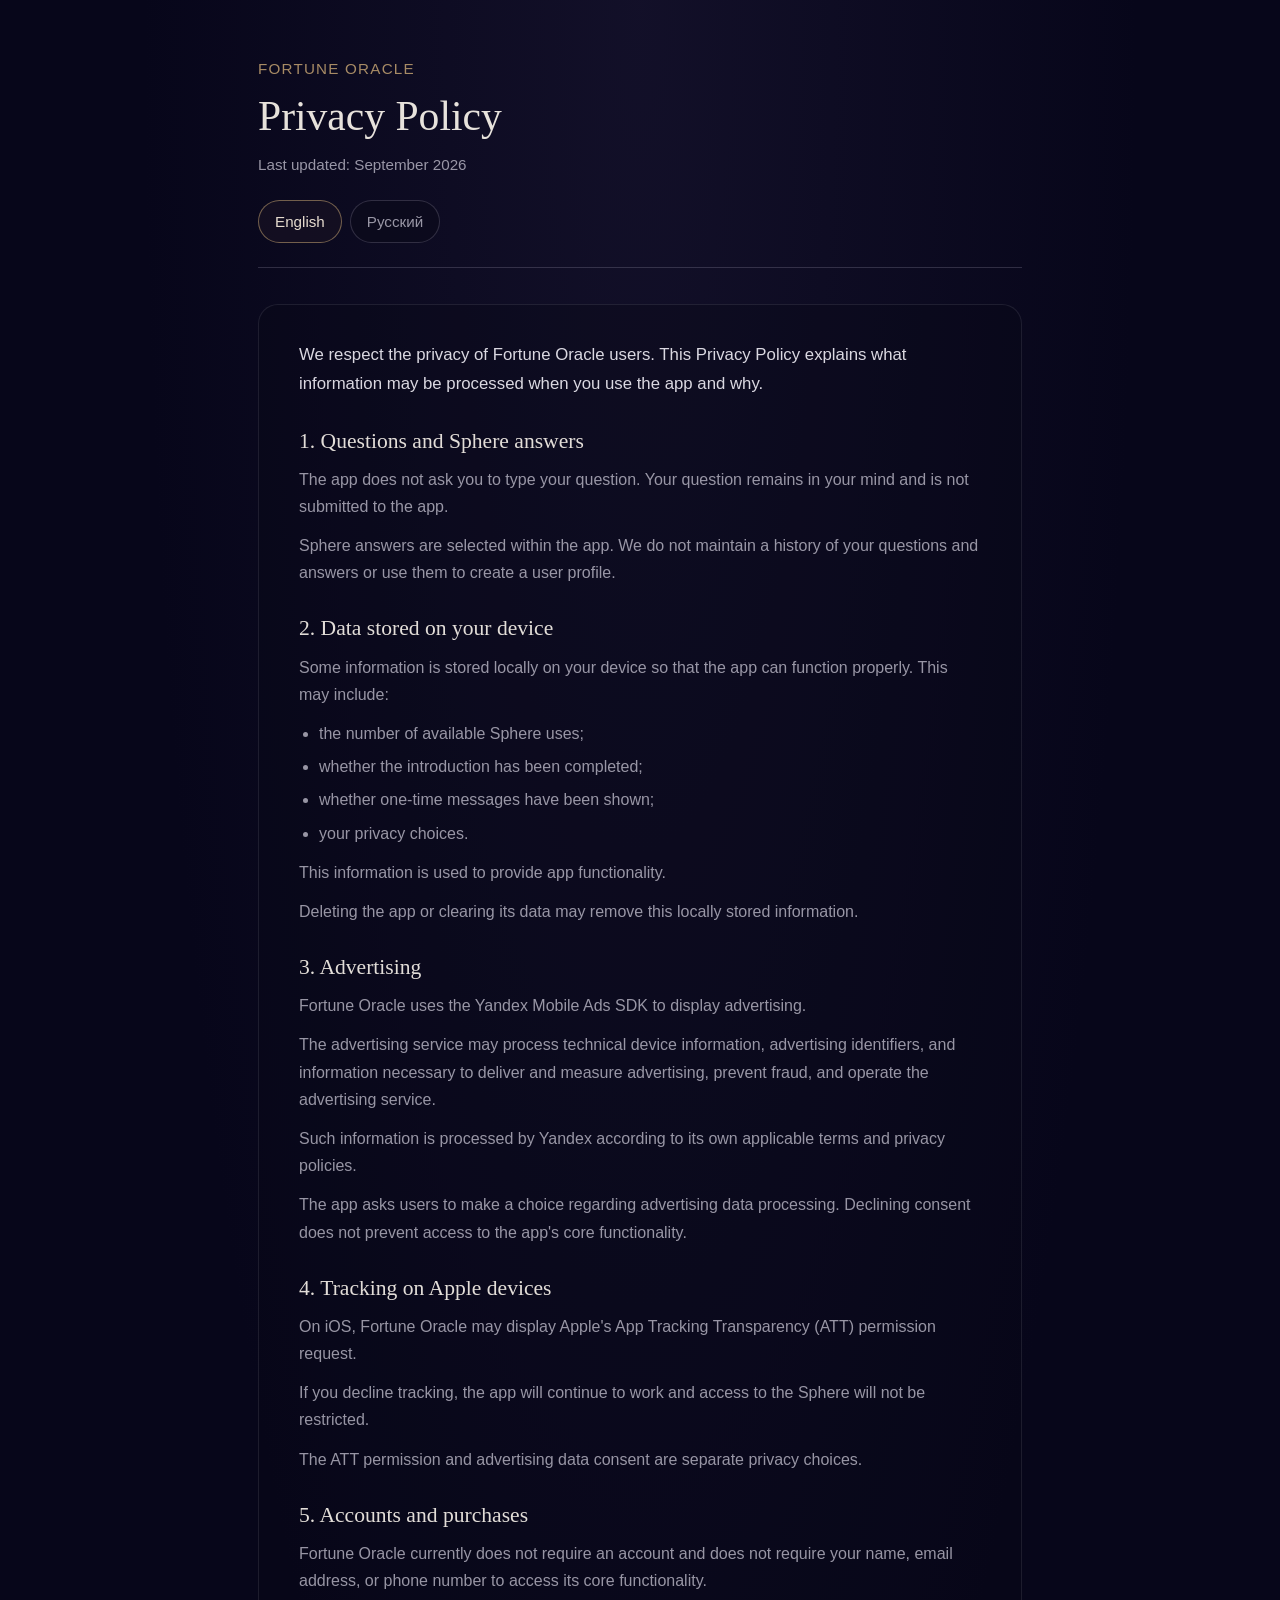
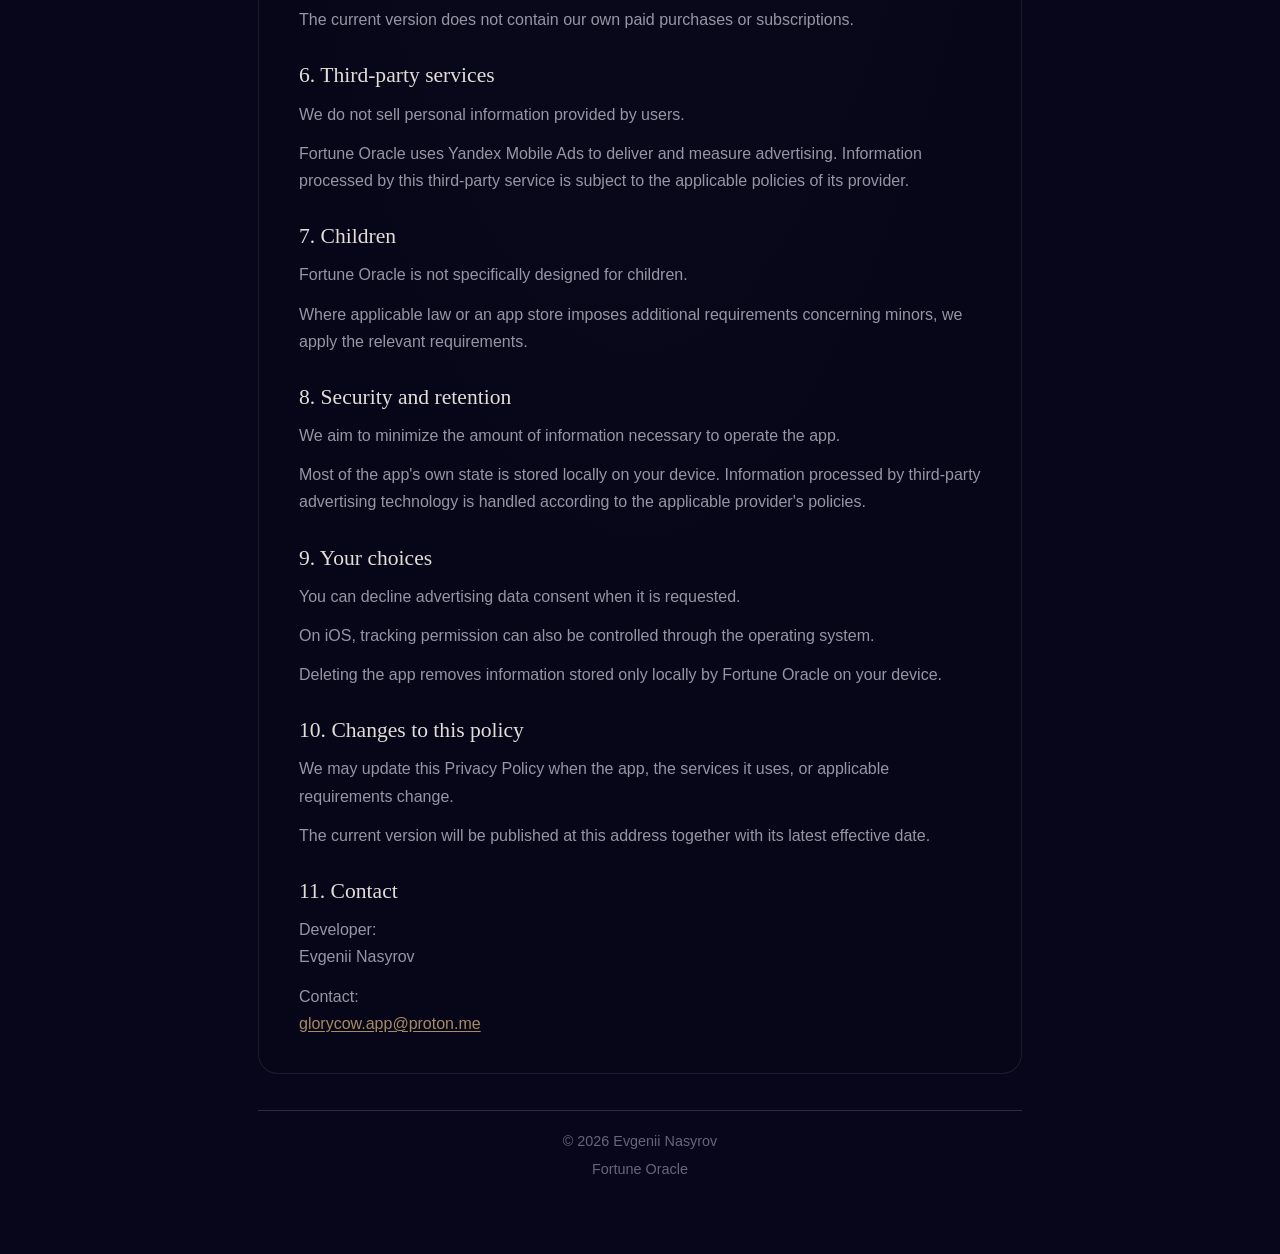
==== fortune-oracle/privacy/index.html @ 535d5eb0 "Add Fortune Oracle privacy policy" ====
<!DOCTYPE html>
<html lang="en">
  <head>
    <meta charset="UTF-8" />
    <meta name="viewport" content="width=device-width, initial-scale=1" />
    <meta
      name="description"
      content="Privacy Policy for the Fortune Oracle mobile application."
    />
    <title>Privacy Policy — Fortune Oracle</title>
    <link rel="stylesheet" href="./styles.css" />
  </head>
  <body>
    <div class="page">
      <header class="header">
        <p class="brand">Fortune Oracle</p>
        <h1 data-i18n="title">Privacy Policy</h1>
        <p class="updated" data-i18n="updated">Last updated: September 2026</p>

        <div class="lang-switch" role="group" aria-label="Language">
          <button
            type="button"
            class="lang-btn is-active"
            data-lang="en"
            aria-pressed="true"
          >
            English
          </button>
          <button
            type="button"
            class="lang-btn"
            data-lang="ru"
            aria-pressed="false"
          >
            Русский
          </button>
        </div>
      </header>

      <main class="content">
        <!-- English -->
        <article id="policy-en" class="policy is-visible" lang="en">
          <p class="lead">
            We respect the privacy of Fortune Oracle users. This Privacy Policy
            explains what information may be processed when you use the app and
            why.
          </p>

          <section>
            <h2>1. Questions and Sphere answers</h2>
            <p>
              The app does not ask you to type your question. Your question
              remains in your mind and is not submitted to the app.
            </p>
            <p>
              Sphere answers are selected within the app. We do not maintain a
              history of your questions and answers or use them to create a user
              profile.
            </p>
          </section>

          <section>
            <h2>2. Data stored on your device</h2>
            <p>
              Some information is stored locally on your device so that the app
              can function properly. This may include:
            </p>
            <ul>
              <li>the number of available Sphere uses;</li>
              <li>whether the introduction has been completed;</li>
              <li>whether one-time messages have been shown;</li>
              <li>your privacy choices.</li>
            </ul>
            <p>This information is used to provide app functionality.</p>
            <p>
              Deleting the app or clearing its data may remove this locally
              stored information.
            </p>
          </section>

          <section>
            <h2>3. Advertising</h2>
            <p>
              Fortune Oracle uses the Yandex Mobile Ads SDK to display
              advertising.
            </p>
            <p>
              The advertising service may process technical device information,
              advertising identifiers, and information necessary to deliver and
              measure advertising, prevent fraud, and operate the advertising
              service.
            </p>
            <p>
              Such information is processed by Yandex according to its own
              applicable terms and privacy policies.
            </p>
            <p>
              The app asks users to make a choice regarding advertising data
              processing. Declining consent does not prevent access to the app's
              core functionality.
            </p>
          </section>

          <section>
            <h2>4. Tracking on Apple devices</h2>
            <p>
              On iOS, Fortune Oracle may display Apple's App Tracking
              Transparency (ATT) permission request.
            </p>
            <p>
              If you decline tracking, the app will continue to work and access
              to the Sphere will not be restricted.
            </p>
            <p>
              The ATT permission and advertising data consent are separate
              privacy choices.
            </p>
          </section>

          <section>
            <h2>5. Accounts and purchases</h2>
            <p>
              Fortune Oracle currently does not require an account and does not
              require your name, email address, or phone number to access its
              core functionality.
            </p>
            <p>
              The current version does not contain our own paid purchases or
              subscriptions.
            </p>
          </section>

          <section>
            <h2>6. Third-party services</h2>
            <p>We do not sell personal information provided by users.</p>
            <p>
              Fortune Oracle uses Yandex Mobile Ads to deliver and measure
              advertising. Information processed by this third-party service is
              subject to the applicable policies of its provider.
            </p>
          </section>

          <section>
            <h2>7. Children</h2>
            <p>Fortune Oracle is not specifically designed for children.</p>
            <p>
              Where applicable law or an app store imposes additional
              requirements concerning minors, we apply the relevant
              requirements.
            </p>
          </section>

          <section>
            <h2>8. Security and retention</h2>
            <p>
              We aim to minimize the amount of information necessary to operate
              the app.
            </p>
            <p>
              Most of the app's own state is stored locally on your device.
              Information processed by third-party advertising technology is
              handled according to the applicable provider's policies.
            </p>
          </section>

          <section>
            <h2>9. Your choices</h2>
            <p>
              You can decline advertising data consent when it is requested.
            </p>
            <p>
              On iOS, tracking permission can also be controlled through the
              operating system.
            </p>
            <p>
              Deleting the app removes information stored only locally by
              Fortune Oracle on your device.
            </p>
          </section>

          <section>
            <h2>10. Changes to this policy</h2>
            <p>
              We may update this Privacy Policy when the app, the services it
              uses, or applicable requirements change.
            </p>
            <p>
              The current version will be published at this address together
              with its latest effective date.
            </p>
          </section>

          <section>
            <h2>11. Contact</h2>
            <p>
              Developer:<br />
              Evgenii Nasyrov
            </p>
            <p>
              Contact:<br />
              <a href="mailto:glorycow.app@proton.me">glorycow.app@proton.me</a>
            </p>
          </section>
        </article>

        <!-- Russian -->
        <article id="policy-ru" class="policy" lang="ru" hidden>
          <p class="lead">
            Мы уважаем конфиденциальность пользователей Fortune Oracle. В этой
            политике описано, какие данные могут обрабатываться при
            использовании приложения и для чего они используются.
          </p>

          <section>
            <h2>1. Вопросы и ответы Сферы</h2>
            <p>
              Приложение не просит пользователя вводить свой вопрос текстом.
              Вопрос формулируется мысленно и не передаётся приложению.
            </p>
            <p>
              Ответ Сферы выбирается внутри приложения. Мы не сохраняем историю
              вопросов и ответов и не создаём на её основе профиль пользователя.
            </p>
          </section>

          <section>
            <h2>2. Данные, хранящиеся на устройстве</h2>
            <p>
              Для работы приложения некоторые данные сохраняются локально на
              устройстве. Например:
            </p>
            <ul>
              <li>количество доступных обращений к Сфере;</li>
              <li>факт прохождения вступления;</li>
              <li>показанные одноразовые сообщения;</li>
              <li>выбранные настройки конфиденциальности.</li>
            </ul>
            <p>Эти данные используются для работы функций приложения.</p>
            <p>
              Удаление приложения или очистка его данных может удалить эту
              локально сохранённую информацию.
            </p>
          </section>

          <section>
            <h2>3. Реклама</h2>
            <p>
              Fortune Oracle использует Yandex Mobile Ads SDK для показа
              рекламы.
            </p>
            <p>
              Рекламный сервис может обрабатывать техническую информацию об
              устройстве, рекламные идентификаторы и информацию, необходимую для
              показа рекламы, измерения её эффективности, предотвращения
              мошенничества и работы рекламной системы.
            </p>
            <p>
              Такая информация обрабатывается Yandex в соответствии с его
              собственными применимыми условиями и политиками
              конфиденциальности.
            </p>
            <p>
              Приложение запрашивает у пользователя выбор относительно
              обработки данных для рекламы. Отказ от согласия не ограничивает
              доступ к основным функциям приложения.
            </p>
          </section>

          <section>
            <h2>4. Отслеживание на устройствах Apple</h2>
            <p>
              На iOS Fortune Oracle может показывать системный запрос Apple App
              Tracking Transparency (ATT).
            </p>
            <p>
              Если пользователь не разрешает отслеживание, приложение продолжает
              работать, а доступ к Сфере не ограничивается.
            </p>
            <p>
              Разрешение ATT и согласие на обработку данных для рекламы являются
              отдельными настройками конфиденциальности.
            </p>
          </section>

          <section>
            <h2>5. Аккаунты и покупки</h2>
            <p>
              Fortune Oracle в текущей версии не требует создания аккаунта и не
              требует имя, адрес электронной почты или номер телефона для
              использования основных функций.
            </p>
            <p>
              В текущей версии приложения нет собственных платных покупок или
              подписки.
            </p>
          </section>

          <section>
            <h2>6. Сторонние сервисы</h2>
            <p>Мы не продаём персональные данные, предоставленные пользователями.</p>
            <p>
              Fortune Oracle использует Yandex Mobile Ads для показа и измерения
              рекламы. Информация, обрабатываемая этим сторонним сервисом,
              регулируется применимыми политиками его поставщика.
            </p>
          </section>

          <section>
            <h2>7. Дети</h2>
            <p>Fortune Oracle не предназначено специально для детей.</p>
            <p>
              Если применимое законодательство или требования магазина
              приложений предусматривают дополнительные правила в отношении
              несовершеннолетних, мы соблюдаем соответствующие требования.
            </p>
          </section>

          <section>
            <h2>8. Безопасность и хранение</h2>
            <p>
              Мы стремимся минимизировать объём информации, необходимой для
              работы приложения.
            </p>
            <p>
              Большая часть состояния самого приложения хранится локально на
              устройстве. Информация, которая может обрабатываться сторонней
              рекламной технологией, обрабатывается в соответствии с правилами
              соответствующего поставщика.
            </p>
          </section>

          <section>
            <h2>9. Ваш выбор</h2>
            <p>
              Пользователь может отказаться от рекламного согласия при его
              запросе.
            </p>
            <p>
              На iOS разрешением на отслеживание также можно управлять средствами
              операционной системы.
            </p>
            <p>
              Удаление приложения удаляет информацию, которая хранится Fortune
              Oracle только локально на устройстве.
            </p>
          </section>

          <section>
            <h2>10. Изменения политики</h2>
            <p>
              Мы можем обновлять эту Политику конфиденциальности при изменении
              приложения, используемых сервисов или применимых требований.
            </p>
            <p>
              Актуальная версия будет опубликована по этому адресу вместе с
              датой последнего обновления.
            </p>
          </section>

          <section>
            <h2>11. Контакты</h2>
            <p>
              Разработчик:<br />
              Evgenii Nasyrov
            </p>
            <p>
              Контакт:<br />
              <a href="mailto:glorycow.app@proton.me">glorycow.app@proton.me</a>
            </p>
          </section>
        </article>
      </main>

      <footer class="footer">
        <p>© 2026 Evgenii Nasyrov</p>
        <p>Fortune Oracle</p>
      </footer>
    </div>

    <script src="./script.js"></script>
  </body>
</html>
---- fortune-oracle/privacy/styles.css ----
:root {
  color-scheme: dark;
  --bg: #07061a;
  --bg-soft: #0c0b1f;
  --text: rgba(241, 238, 246, 0.9);
  --text-muted: rgba(220, 216, 230, 0.68);
  --accent: rgba(211, 176, 120, 0.78);
  --border: rgba(180, 176, 198, 0.22);
  --focus: rgba(211, 176, 120, 0.9);
  --max: 820px;
}

*,
*::before,
*::after {
  box-sizing: border-box;
}

html {
  background: var(--bg);
}

body {
  margin: 0;
  min-height: 100vh;
  background:
    radial-gradient(ellipse at top, rgba(40, 34, 68, 0.35), transparent 55%),
    var(--bg);
  color: var(--text);
  font-family:
    -apple-system,
    BlinkMacSystemFont,
    "Segoe UI",
    Roboto,
    Helvetica,
    Arial,
    sans-serif,
    "Apple Color Emoji",
    "Segoe UI Emoji";
  font-size: 16px;
  line-height: 1.7;
  -webkit-font-smoothing: antialiased;
  text-rendering: optimizeLegibility;
}

.page {
  width: 100%;
  max-width: var(--max);
  margin: 0 auto;
  padding: 40px 20px 56px;
}

.header {
  margin-bottom: 36px;
  padding-bottom: 24px;
  border-bottom: 1px solid var(--border);
}

.brand {
  margin: 0 0 10px;
  font-size: 0.95rem;
  letter-spacing: 0.08em;
  text-transform: uppercase;
  color: var(--accent);
}

.header h1 {
  margin: 0 0 10px;
  font-family:
    "Iowan Old Style",
    "Palatino Linotype",
    Palatino,
    "Book Antiqua",
    Georgia,
    serif;
  font-weight: 500;
  font-size: clamp(2rem, 5vw, 2.6rem);
  line-height: 1.2;
  color: rgba(245, 240, 232, 0.94);
}

.updated {
  margin: 0 0 22px;
  color: var(--text-muted);
  font-size: 0.95rem;
}

.lang-switch {
  display: inline-flex;
  gap: 8px;
  flex-wrap: wrap;
}

.lang-btn {
  appearance: none;
  border: 1px solid var(--border);
  background: rgba(12, 11, 28, 0.7);
  color: var(--text-muted);
  border-radius: 999px;
  min-height: 40px;
  padding: 8px 16px;
  font: inherit;
  font-size: 0.95rem;
  cursor: pointer;
  transition:
    color 0.15s ease,
    border-color 0.15s ease,
    background 0.15s ease;
}

.lang-btn:hover {
  color: var(--text);
  border-color: rgba(211, 176, 120, 0.35);
}

.lang-btn.is-active {
  color: rgba(241, 231, 216, 0.95);
  border-color: rgba(211, 176, 120, 0.5);
  background: rgba(20, 16, 34, 0.9);
}

.lang-btn:focus-visible,
a:focus-visible {
  outline: 2px solid var(--focus);
  outline-offset: 3px;
}

.content {
  background: rgba(10, 9, 24, 0.35);
  border: 1px solid rgba(180, 176, 198, 0.12);
  border-radius: 20px;
  padding: 28px 24px;
}

.policy[hidden] {
  display: none !important;
}

.lead {
  margin-top: 0;
  margin-bottom: 28px;
  color: var(--text);
  font-size: 1.05rem;
}

section {
  margin: 0 0 28px;
}

section:last-child {
  margin-bottom: 0;
}

h2 {
  margin: 0 0 10px;
  font-family:
    "Iowan Old Style",
    "Palatino Linotype",
    Palatino,
    "Book Antiqua",
    Georgia,
    serif;
  font-weight: 500;
  font-size: 1.35rem;
  line-height: 1.35;
  color: rgba(245, 240, 232, 0.92);
}

p {
  margin: 0 0 12px;
  color: var(--text-muted);
}

p:last-child {
  margin-bottom: 0;
}

ul {
  margin: 0 0 12px;
  padding-left: 1.25rem;
  color: var(--text-muted);
}

li {
  margin-bottom: 6px;
}

li:last-child {
  margin-bottom: 0;
}

a {
  color: var(--accent);
  text-decoration: underline;
  text-underline-offset: 2px;
  word-break: break-word;
}

a:hover {
  color: rgba(230, 200, 150, 0.95);
}

.footer {
  margin-top: 36px;
  padding-top: 18px;
  border-top: 1px solid var(--border);
  color: rgba(200, 196, 214, 0.5);
  font-size: 0.9rem;
  text-align: center;
}

.footer p {
  margin: 0 0 4px;
  color: inherit;
}

.footer p:last-child {
  margin-bottom: 0;
}

@media (min-width: 720px) {
  .page {
    padding: 56px 28px 72px;
  }

  .content {
    padding: 36px 40px;
  }
}
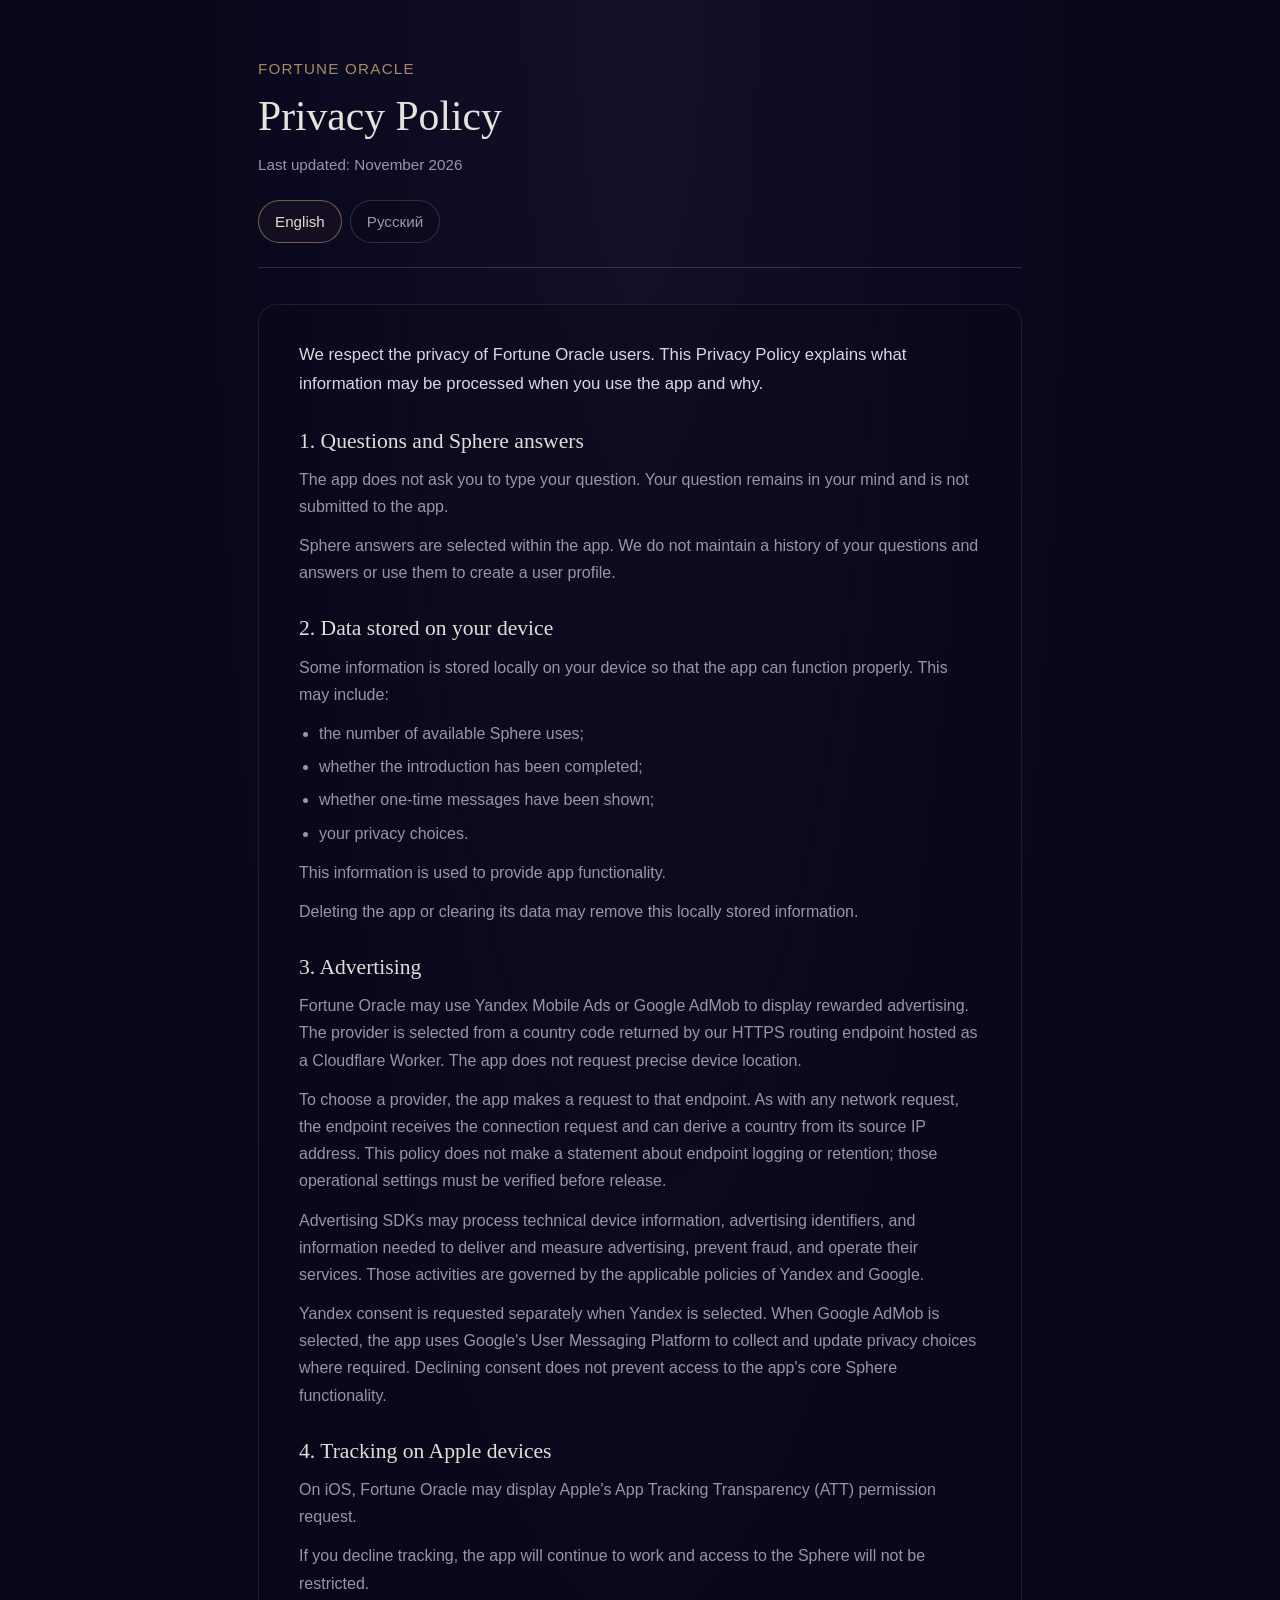
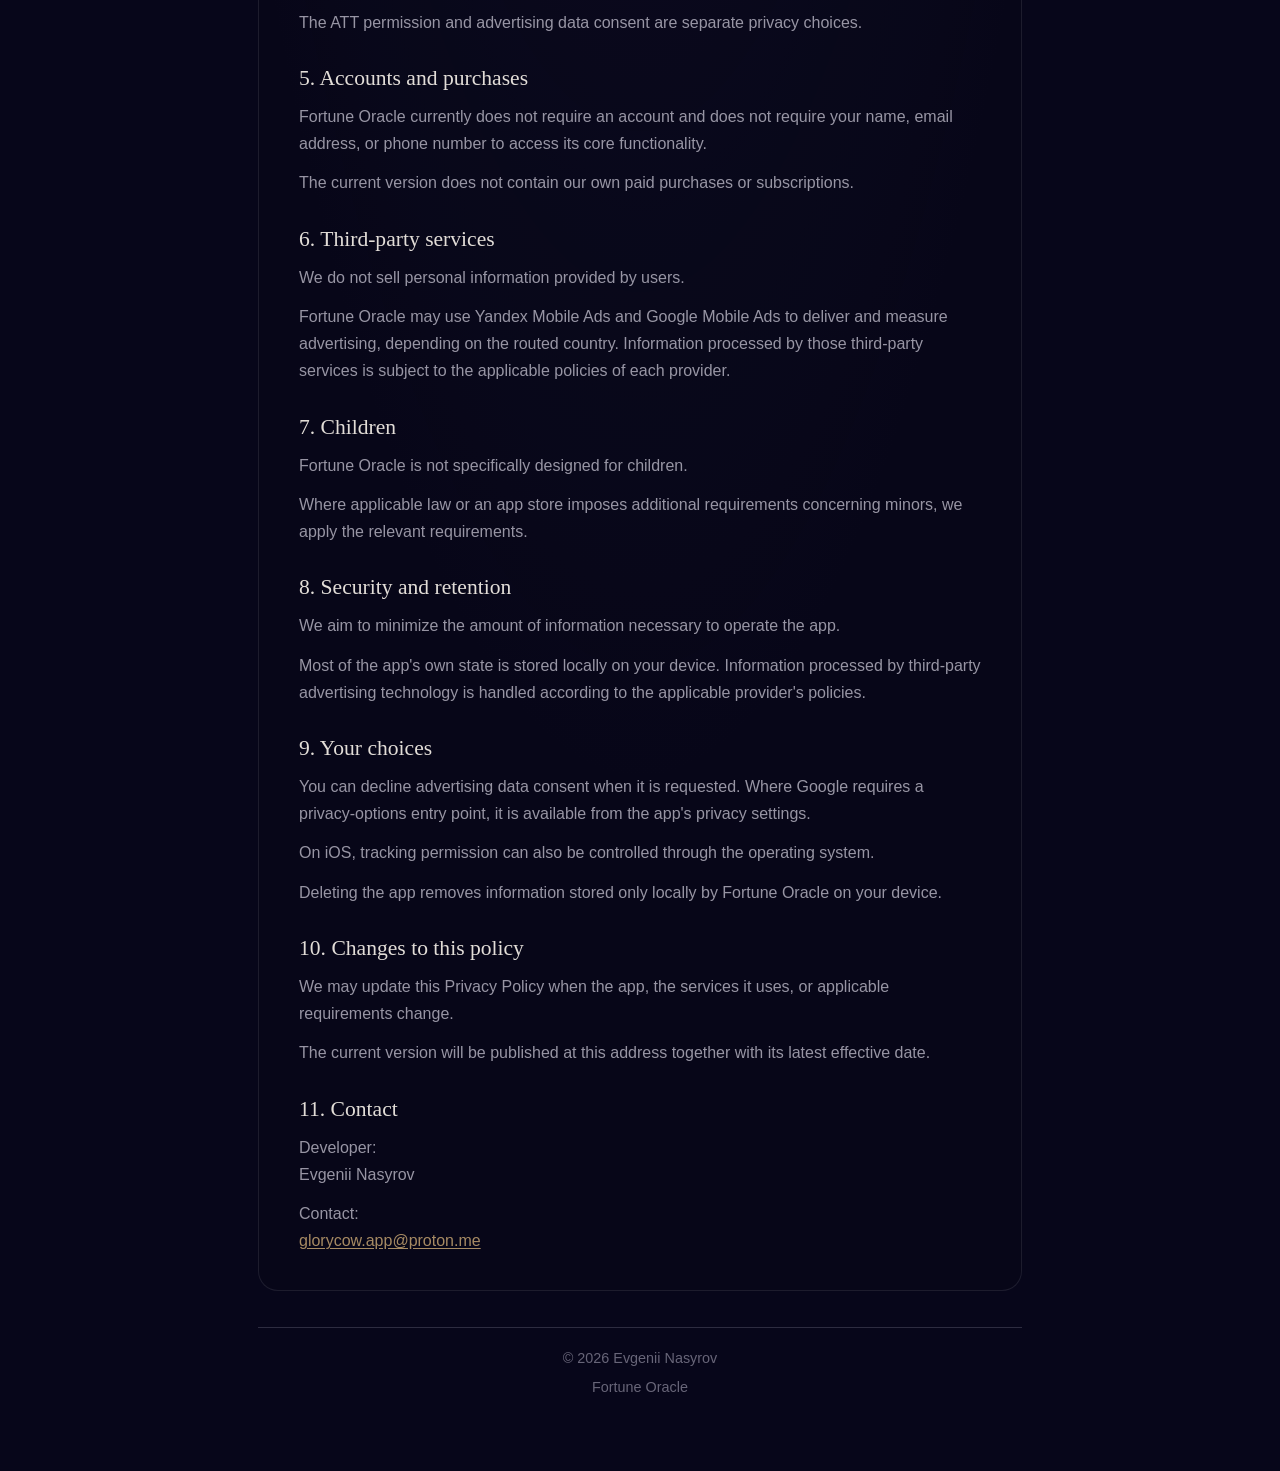
==== commit 9178c987: "Update Fortune Oracle privacy policy" ====
--- a/fortune-oracle/privacy/index.html
+++ b/fortune-oracle/privacy/index.html
@@ -15,7 +15,7 @@
       <header class="header">
         <p class="brand">Fortune Oracle</p>
         <h1 data-i18n="title">Privacy Policy</h1>
-        <p class="updated" data-i18n="updated">Last updated: September 2026</p>
+        <p class="updated" data-i18n="updated">Last updated: November 2026</p>
 
         <div class="lang-switch" role="group" aria-label="Language">
           <button
@@ -81,23 +81,33 @@
           <section>
             <h2>3. Advertising</h2>
             <p>
-              Fortune Oracle uses the Yandex Mobile Ads SDK to display
-              advertising.
-            </p>
-            <p>
-              The advertising service may process technical device information,
-              advertising identifiers, and information necessary to deliver and
-              measure advertising, prevent fraud, and operate the advertising
-              service.
-            </p>
-            <p>
-              Such information is processed by Yandex according to its own
-              applicable terms and privacy policies.
-            </p>
-            <p>
-              The app asks users to make a choice regarding advertising data
-              processing. Declining consent does not prevent access to the app's
-              core functionality.
+              Fortune Oracle may use Yandex Mobile Ads or Google AdMob to
+              display rewarded advertising. The provider is selected from a
+              country code returned by our HTTPS routing endpoint hosted as a
+              Cloudflare Worker. The app does not request precise device
+              location.
+            </p>
+            <p>
+              To choose a provider, the app makes a request to that endpoint.
+              As with any network request, the endpoint receives the connection
+              request and can derive a country from its source IP address. This
+              policy does not make a statement about endpoint logging or
+              retention; those operational settings must be verified before
+              release.
+            </p>
+            <p>
+              Advertising SDKs may process technical device information,
+              advertising identifiers, and information needed to deliver and
+              measure advertising, prevent fraud, and operate their services.
+              Those activities are governed by the applicable policies of
+              Yandex and Google.
+            </p>
+            <p>
+              Yandex consent is requested separately when Yandex is selected.
+              When Google AdMob is selected, the app uses Google's User
+              Messaging Platform to collect and update privacy choices where
+              required. Declining consent does not prevent access to the app's
+              core Sphere functionality.
             </p>
           </section>
 
@@ -134,9 +144,10 @@
             <h2>6. Third-party services</h2>
             <p>We do not sell personal information provided by users.</p>
             <p>
-              Fortune Oracle uses Yandex Mobile Ads to deliver and measure
-              advertising. Information processed by this third-party service is
-              subject to the applicable policies of its provider.
+              Fortune Oracle may use Yandex Mobile Ads and Google Mobile Ads to
+              deliver and measure advertising, depending on the routed country.
+              Information processed by those third-party services is subject to
+              the applicable policies of each provider.
             </p>
           </section>
 
@@ -167,6 +178,8 @@
             <h2>9. Your choices</h2>
             <p>
               You can decline advertising data consent when it is requested.
+              Where Google requires a privacy-options entry point, it is
+              available from the app's privacy settings.
             </p>
             <p>
               On iOS, tracking permission can also be controlled through the
@@ -245,24 +258,33 @@
           <section>
             <h2>3. Реклама</h2>
             <p>
-              Fortune Oracle использует Yandex Mobile Ads SDK для показа
-              рекламы.
-            </p>
-            <p>
-              Рекламный сервис может обрабатывать техническую информацию об
-              устройстве, рекламные идентификаторы и информацию, необходимую для
-              показа рекламы, измерения её эффективности, предотвращения
-              мошенничества и работы рекламной системы.
-            </p>
-            <p>
-              Такая информация обрабатывается Yandex в соответствии с его
-              собственными применимыми условиями и политиками
-              конфиденциальности.
-            </p>
-            <p>
-              Приложение запрашивает у пользователя выбор относительно
-              обработки данных для рекламы. Отказ от согласия не ограничивает
-              доступ к основным функциям приложения.
+              Fortune Oracle может использовать Yandex Mobile Ads или Google
+              AdMob для показа рекламы с вознаграждением. Поставщик выбирается
+              по коду страны, который возвращает наш HTTPS endpoint для
+              маршрутизации, размещённый в Cloudflare Worker. Приложение не
+              запрашивает точную геолокацию устройства.
+            </p>
+            <p>
+              Для выбора поставщика приложение отправляет запрос на этот
+              endpoint. Как и при любом сетевом запросе, endpoint получает
+              запрос подключения и может определить страну по исходному
+              IP-адресу. Эта политика не утверждает, ведутся ли endpoint-ом
+              логи и каков срок их хранения: эти операционные настройки нужно
+              проверить до релиза.
+            </p>
+            <p>
+              Рекламные SDK могут обрабатывать техническую информацию об
+              устройстве, рекламные идентификаторы и данные, необходимые для
+              показа и измерения рекламы, предотвращения мошенничества и
+              работы рекламной системы. Такая обработка регулируется
+              применимыми политиками Yandex и Google.
+            </p>
+            <p>
+              Для Yandex согласие запрашивается отдельно, когда выбран Yandex.
+              Когда выбран Google AdMob, приложение использует Google User
+              Messaging Platform для получения и обновления privacy choices,
+              если это требуется. Отказ от согласия не ограничивает доступ к
+              основным функциям Сферы.
             </p>
           </section>
 
@@ -299,9 +321,11 @@
             <h2>6. Сторонние сервисы</h2>
             <p>Мы не продаём персональные данные, предоставленные пользователями.</p>
             <p>
-              Fortune Oracle использует Yandex Mobile Ads для показа и измерения
-              рекламы. Информация, обрабатываемая этим сторонним сервисом,
-              регулируется применимыми политиками его поставщика.
+              Fortune Oracle может использовать Yandex Mobile Ads и Google
+              Mobile Ads для показа и измерения рекламы — в зависимости от
+              страны, определённой для маршрутизации. Информация, которую
+              обрабатывают эти сторонние сервисы, регулируется применимыми
+              политиками соответствующего поставщика.
             </p>
           </section>
 
@@ -333,7 +357,8 @@
             <h2>9. Ваш выбор</h2>
             <p>
               Пользователь может отказаться от рекламного согласия при его
-              запросе.
+              запросе. Если Google требует entry point для privacy options, он
+              доступен в настройках конфиденциальности приложения.
             </p>
             <p>
               На iOS разрешением на отслеживание также можно управлять средствами
